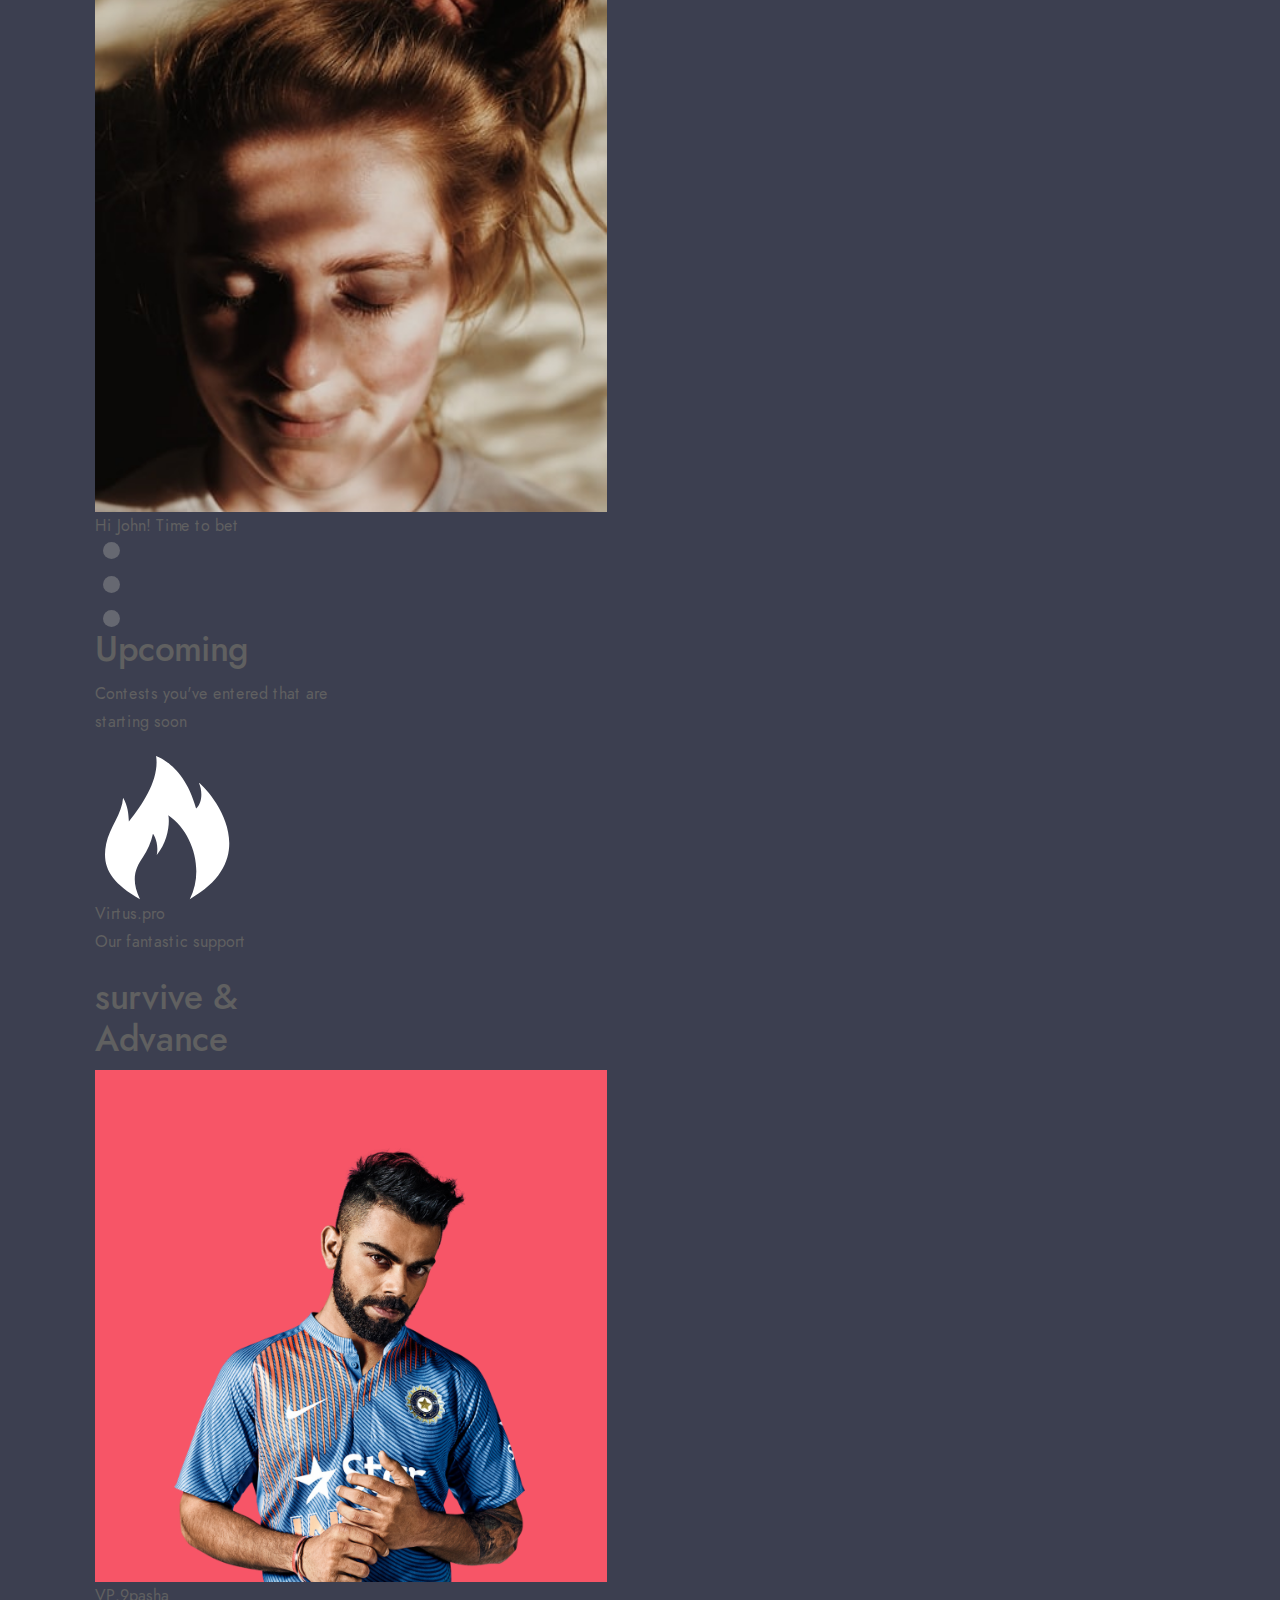
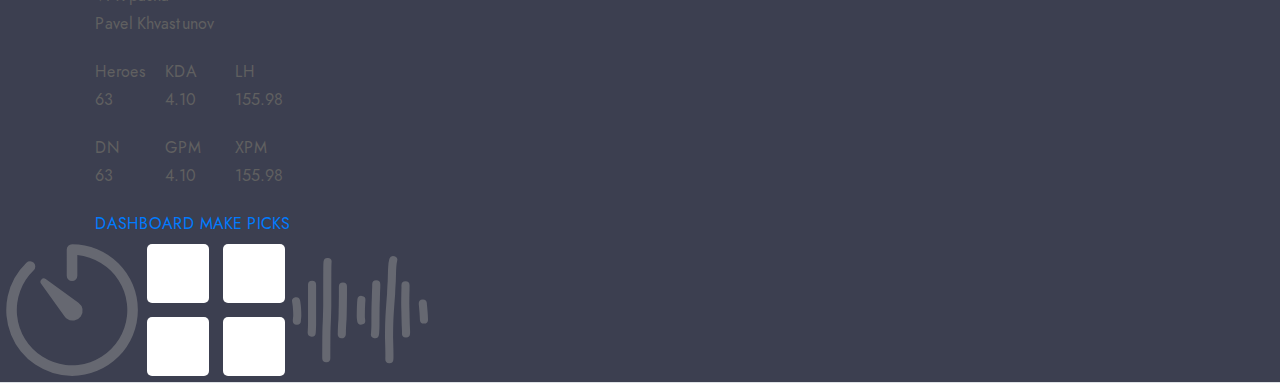
==== index.html @ 9a51f009 "first commit" ====
<!DOCTYPE html>
<html lang="en">

<head>
  <meta charset="utf-8">
  <meta name="viewport" content="width=device-width, initial-scale=1.0">
  <link rel="shortcut icon" href="style/images/favicon.png">
  <title>Task</title>
  <link rel="stylesheet" type="text/css" href="style/css/bootstrap.min.css">
  <link rel="stylesheet" type="text/css" href="style/css/plugins.css">
  <link rel="stylesheet" type="text/css" href="style/revolution/css/settings.css">
  <link rel="stylesheet" type="text/css" href="style/revolution/css/layers.css">
  <link rel="stylesheet" type="text/css" href="style/revolution/css/navigation.css">
  <link rel="stylesheet" type="text/css" href="style/type/type.css">
  <link rel="stylesheet" type="text/css" href="style.css">
  <link rel="stylesheet" type="text/css" href="style/css/color/blue.css">
</head>
<body>
<div class="main_wrapper">
  <section class="user-img">
    <div class="container">
      <div class="row">
        <div class="col-md-12 col-lg-3">
              <div class="user">
                <div class="title">
                   <img src="style/images/user.png" alt="" class="user-img"> 
                  <div class="asd">
                    <span class="head">Hi John!</span>
                    <span class="sub-title">Time to bet</span>
                  </div>
                </div>
                <img src="style/images/dot.svg" alt="" class="dot_img">
              </div>
        </div>
      </div>
    </div>
  </section>
  <section class="secound_sec user-img">
    <div class="container">
      <div class="row">
          <div class="col-md-12 col-lg-3">
            <div class="secound_title">
              <h3>Upcoming</h3>
              <p>Contests you've entered that are starting soon</p>
            </div>
            <div class="line">
                <div class="inner_line addbg"></div>
                <div class="inner_line"></div>
                <div class="inner_line"></div>
                <div class="inner_line"></div>
                <div class="inner_line"></div>
            </div>
          </div>
      </div>
    </div>
  </section>
  <section class="third user-img">
    <div class="container">
      <div class="row">
          <div class="col-md-12 col-lg-3">
            <div class="third_logo">
              <div class="third_inner_title">
                <div class="fire_logo">
                  <img src="style/images/fire.svg" alt="" class="third_logo_img">

                </div>
                <div class="third_content">
                  <span>Virtus.pro</span>
                  <p>Our fantastic support</p>
                </div>
              </div>
             <div class="survive">
               <h3>survive & Advance</h3>
               <div class="survive_bg">
                 <div class="bg">
                  <img src="style/images/player.svg" alt="">
                 </div>
                 
                 <div class="third_content third_font">
                  <span>VP.9pasha</span>
                  <p>Pavel Khvastunov</p>
                </div>
               </div>
             </div>
             <div class="row mb">
               <div class="col-4 col-md-3 pd">
                <div class="inner_grid">
                  <span>Heroes</span>
                  <p>63</p>
                </div>
               </div>
               <div class="col-4 col-md-3 pd">
                <div class="inner_grid">
                  <span>KDA</span>
                  <p>4.10</p>
                </div>
               </div>
               <div class="col-4 col-md-3 pd">
                <div class="inner_grid">
                  <span>LH</span>
                  <p>155.98</p>
                </div>
               </div>
             </div>
             <div class="row mb">
               <div class="col-4 col-md-3 pd">
                <div class="inner_grid">
                  <span>DN</span>
                  <p>63</p>
                </div>
               </div>
               <div class="col-4 col-md-3 pd">
                <div class="inner_grid">
                  <span>GPM</span>
                  <p>4.10</p>
                </div>
               </div>
               <div class="col-4 col-md-3 pd">
                <div class="inner_grid">
                  <span>XPM</span>
                  <p>155.98</p>
                </div>
               </div>
             </div>
             <div class="double-btn">
              <a href="" class="dashboard">DASHBOARD</a>
              <a href="more.html" class="makepicks">MAKE PICKS</a>
            </div>
            </div>
           
          </div>
      </div>
    </div>
  </section>

</div>
<section class="footer_nav">
  <ul class="nav nav-tabs">
    <li>
      <div class="tabs tabone">
        <img src="style/images/time.svg" alt="">
      </div>
    </li>
    <li>
      <div class="tabs tabtwo">
        <img src="style/images/menu.svg" alt="">
      </div>
    </li>
    <li>
      <div class="tabs tabthree">
        <img src="style/images/audio.svg" alt="">
      </div>
    </li>
  </ul>
 

 
</section>
  <div id="options-nav"></div>
  <script src="style/js/jquery.min.js"></script>
  <script src="style/js/popper.min.js"></script>
  <script src="style/js/bootstrap.min.js"></script>
  <script src="style/revolution/js/jquery.themepunch.tools.min.js"></script>
  <script src="style/revolution/js/jquery.themepunch.revolution.min.js"></script>
  <script src="style/js/plugins.js"></script>
  <script src="style/js/scripts.js"></script>
  <script>
    $(document).ready(function(){
    
  $('.line .inner_line').click(function(){
    $('.inner_line').removeClass("addbg");
    $(this).addClass("addbg");
});
});
  </script>
</body>

</html>
---- style/revolution/css/settings.css ----
/*-----------------------------------------------------------------------------

-	Revolution Slider 5.0 Default Style Settings -

Screen Stylesheet

version:   	5.4.5
date:      	15/05/17
author:		themepunch
email:     	info@themepunch.com
website:   	http://www.themepunch.com
-----------------------------------------------------------------------------*/
#debungcontrolls,.debugtimeline{width:100%;box-sizing:border-box}.rev_column,.rev_column .tp-parallax-wrap,.tp-svg-layer svg{vertical-align:top}#debungcontrolls{z-index:100000;position:fixed;bottom:0;height:auto;background:rgba(0,0,0,.6);padding:10px}.debugtimeline{height:10px;position:relative;margin-bottom:3px;display:none;white-space:nowrap}.debugtimeline:hover{height:15px}.the_timeline_tester{background:#e74c3c;position:absolute;top:0;left:0;height:100%;width:0}.rs-go-fullscreen{position:fixed!important;width:100%!important;height:100%!important;top:0!important;left:0!important;z-index:9999999!important;background:#fff!important}.debugtimeline.tl_slide .the_timeline_tester{background:#f39c12}.debugtimeline.tl_frame .the_timeline_tester{background:#3498db}.debugtimline_txt{color:#fff;font-weight:400;font-size:7px;position:absolute;left:10px;top:0;white-space:nowrap;line-height:10px}.rtl{direction:rtl}@font-face{font-family:revicons;src:url(../fonts/revicons/revicons90c6.eot?5510888);src:url(../fonts/revicons/revicons90c6.eot?5510888#iefix) format('embedded-opentype'),url(../fonts/revicons/revicons90c6.woff?5510888) format('woff'),url(../fonts/revicons/revicons90c6.ttf?5510888) format('truetype'),url(../fonts/revicons/revicons90c6.svg?5510888#revicons) format('svg');font-weight:400;font-style:normal}[class*=" revicon-"]:before,[class^=revicon-]:before{font-family:revicons;font-style:normal;font-weight:400;speak:none;display:inline-block;text-decoration:inherit;width:1em;margin-right:.2em;text-align:center;font-variant:normal;text-transform:none;line-height:1em;margin-left:.2em}.revicon-search-1:before{content:'\e802'}.revicon-pencil-1:before{content:'\e831'}.revicon-picture-1:before{content:'\e803'}.revicon-cancel:before{content:'\e80a'}.revicon-info-circled:before{content:'\e80f'}.revicon-trash:before{content:'\e801'}.revicon-left-dir:before{content:'\e817'}.revicon-right-dir:before{content:'\e818'}.revicon-down-open:before{content:'\e83b'}.revicon-left-open:before{content:'\e819'}.revicon-right-open:before{content:'\e81a'}.revicon-angle-left:before{content:'\e820'}.revicon-angle-right:before{content:'\e81d'}.revicon-left-big:before{content:'\e81f'}.revicon-right-big:before{content:'\e81e'}.revicon-magic:before{content:'\e807'}.revicon-picture:before{content:'\e800'}.revicon-export:before{content:'\e80b'}.revicon-cog:before{content:'\e832'}.revicon-login:before{content:'\e833'}.revicon-logout:before{content:'\e834'}.revicon-video:before{content:'\e805'}.revicon-arrow-combo:before{content:'\e827'}.revicon-left-open-1:before{content:'\e82a'}.revicon-right-open-1:before{content:'\e82b'}.revicon-left-open-mini:before{content:'\e822'}.revicon-right-open-mini:before{content:'\e823'}.revicon-left-open-big:before{content:'\e824'}.revicon-right-open-big:before{content:'\e825'}.revicon-left:before{content:'\e836'}.revicon-right:before{content:'\e826'}.revicon-ccw:before{content:'\e808'}.revicon-arrows-ccw:before{content:'\e806'}.revicon-palette:before{content:'\e829'}.revicon-list-add:before{content:'\e80c'}.revicon-doc:before{content:'\e809'}.revicon-left-open-outline:before{content:'\e82e'}.revicon-left-open-2:before{content:'\e82c'}.revicon-right-open-outline:before{content:'\e82f'}.revicon-right-open-2:before{content:'\e82d'}.revicon-equalizer:before{content:'\e83a'}.revicon-layers-alt:before{content:'\e804'}.revicon-popup:before{content:'\e828'}.rev_slider_wrapper{position:relative;z-index:0;width:100%}.rev_slider{position:relative;overflow:visible}.entry-content .rev_slider a,.rev_slider a{box-shadow:none}.tp-overflow-hidden{overflow:hidden!important}.group_ov_hidden{overflow:hidden}.rev_slider img,.tp-simpleresponsive img{max-width:none!important;transition:none;margin:0;padding:0;border:none}.rev_slider .no-slides-text{font-weight:700;text-align:center;padding-top:80px}.rev_slider>ul,.rev_slider>ul>li,.rev_slider>ul>li:before,.rev_slider_wrapper>ul,.tp-revslider-mainul>li,.tp-revslider-mainul>li:before,.tp-simpleresponsive>ul,.tp-simpleresponsive>ul>li,.tp-simpleresponsive>ul>li:before{list-style:none!important;position:absolute;margin:0!important;padding:0!important;overflow-x:visible;overflow-y:visible;background-image:none;background-position:0 0;text-indent:0;top:0;left:0}.rev_slider>ul>li,.rev_slider>ul>li:before,.tp-revslider-mainul>li,.tp-revslider-mainul>li:before,.tp-simpleresponsive>ul>li,.tp-simpleresponsive>ul>li:before{visibility:hidden}.tp-revslider-mainul,.tp-revslider-slidesli{padding:0!important;margin:0!important;list-style:none!important}.fullscreen-container,.fullwidthbanner-container{padding:0;position:relative}.rev_slider li.tp-revslider-slidesli{position:absolute!important}.tp-caption .rs-untoggled-content{display:block}.tp-caption .rs-toggled-content{display:none}.rs-toggle-content-active.tp-caption .rs-toggled-content{display:block}.rs-toggle-content-active.tp-caption .rs-untoggled-content{display:none}.rev_slider .caption,.rev_slider .tp-caption{position:relative;visibility:hidden;white-space:nowrap;display:block;-webkit-font-smoothing:antialiased!important;z-index:1}.rev_slider .caption,.rev_slider .tp-caption,.tp-simpleresponsive img{-moz-user-select:none;-khtml-user-select:none;-webkit-user-select:none;-o-user-select:none}.rev_slider .tp-mask-wrap .tp-caption,.rev_slider .tp-mask-wrap :last-child,.wpb_text_column .rev_slider .tp-mask-wrap .tp-caption,.wpb_text_column .rev_slider .tp-mask-wrap :last-child{margin-bottom:0}.tp-svg-layer svg{width:100%;height:100%;position:relative}.tp-carousel-wrapper{cursor:url(openhand.cur),move}.tp-carousel-wrapper.dragged{cursor:url(closedhand.cur),move}.tp_inner_padding{box-sizing:border-box;max-height:none!important}.tp-caption.tp-layer-selectable{-moz-user-select:all;-khtml-user-select:all;-webkit-user-select:all;-o-user-select:all}.tp-caption.tp-hidden-caption,.tp-forcenotvisible,.tp-hide-revslider,.tp-parallax-wrap.tp-hidden-caption{visibility:hidden!important;display:none!important}.rev_slider audio,.rev_slider embed,.rev_slider iframe,.rev_slider object,.rev_slider video{max-width:none!important}.tp-element-background{position:absolute;top:0;left:0;width:100%;height:100%;z-index:0}.tp-blockmask,.tp-blockmask_in,.tp-blockmask_out{position:absolute;top:0;left:0;width:100%;height:100%;background:#fff;z-index:1000;transform:scaleX(0) scaleY(0)}.tp-parallax-wrap{transform-style:preserve-3d}.rev_row_zone{position:absolute;width:100%;left:0;box-sizing:border-box;min-height:50px;font-size:0}.rev_column_inner,.rev_slider .tp-caption.rev_row{position:relative;width:100%!important;box-sizing:border-box}.rev_row_zone_top{top:0}.rev_row_zone_middle{top:50%;transform:translateY(-50%)}.rev_row_zone_bottom{bottom:0}.rev_slider .tp-caption.rev_row{display:table;table-layout:fixed;vertical-align:top;height:auto!important;font-size:0}.rev_column{display:table-cell;position:relative;height:auto;box-sizing:border-box;font-size:0}.rev_column_inner{display:block;height:auto!important;white-space:normal!important}.rev_column_bg{width:100%;height:100%;position:absolute;top:0;left:0;z-index:0;box-sizing:border-box;background-clip:content-box;border:0 solid transparent}.tp-caption .backcorner,.tp-caption .backcornertop,.tp-caption .frontcorner,.tp-caption .frontcornertop{height:0;top:0;width:0;position:absolute}.rev_column_inner .tp-loop-wrap,.rev_column_inner .tp-mask-wrap,.rev_column_inner .tp-parallax-wrap{text-align:inherit}.rev_column_inner .tp-mask-wrap{display:inline-block}.rev_column_inner .tp-parallax-wrap,.rev_column_inner .tp-parallax-wrap .tp-loop-wrap,.rev_column_inner .tp-parallax-wrap .tp-mask-wrap{position:relative!important;left:auto!important;top:auto!important;line-height:0}.tp-video-play-button,.tp-video-play-button i{line-height:50px!important;vertical-align:top;text-align:center}.rev_column_inner .rev_layer_in_column,.rev_column_inner .tp-parallax-wrap,.rev_column_inner .tp-parallax-wrap .tp-loop-wrap,.rev_column_inner .tp-parallax-wrap .tp-mask-wrap{vertical-align:top}.rev_break_columns{display:block!important}.rev_break_columns .tp-parallax-wrap.rev_column{display:block!important;width:100%!important}.fullwidthbanner-container{overflow:hidden}.fullwidthbanner-container .fullwidthabanner{width:100%;position:relative}.tp-static-layers{position:absolute;z-index:101;top:0;left:0}.tp-caption .frontcorner{border-left:40px solid transparent;border-right:0 solid transparent;border-top:40px solid #00A8FF;left:-40px}.tp-caption .backcorner{border-left:0 solid transparent;border-right:40px solid transparent;border-bottom:40px solid #00A8FF;right:0}.tp-caption .frontcornertop{border-left:40px solid transparent;border-right:0 solid transparent;border-bottom:40px solid #00A8FF;left:-40px}.tp-caption .backcornertop{border-left:0 solid transparent;border-right:40px solid transparent;border-top:40px solid #00A8FF;right:0}.tp-layer-inner-rotation{position:relative!important}img.tp-slider-alternative-image{width:100%;height:auto}.caption.fullscreenvideo,.rs-background-video-layer,.tp-caption.coverscreenvideo,.tp-caption.fullscreenvideo{width:100%;height:100%;top:0;left:0;position:absolute}.noFilterClass{filter:none!important}.rs-background-video-layer{visibility:hidden;z-index:0}.caption.fullscreenvideo audio,.caption.fullscreenvideo iframe,.caption.fullscreenvideo video,.tp-caption.fullscreenvideo iframe,.tp-caption.fullscreenvideo iframe audio,.tp-caption.fullscreenvideo iframe video{width:100%!important;height:100%!important;display:none}.fullcoveredvideo audio,.fullscreenvideo audio .fullcoveredvideo video,.fullscreenvideo video{background:#000}.fullcoveredvideo .tp-poster{background-position:center center;background-size:cover;width:100%;height:100%;top:0;left:0}.videoisplaying .html5vid .tp-poster{display:none}.tp-video-play-button{background:#000;background:rgba(0,0,0,.3);border-radius:5px;position:absolute;top:50%;left:50%;color:#FFF;margin-top:-25px;margin-left:-25px;cursor:pointer;width:50px;height:50px;box-sizing:border-box;display:inline-block;z-index:4;opacity:0;transition:opacity .3s ease-out!important}.tp-audio-html5 .tp-video-play-button,.tp-hiddenaudio{display:none!important}.tp-caption .html5vid{width:100%!important;height:100%!important}.tp-video-play-button i{width:50px;height:50px;display:inline-block;font-size:40px!important}.rs-fullvideo-cover,.tp-dottedoverlay,.tp-shadowcover{height:100%;top:0;left:0;position:absolute}.tp-caption:hover .tp-video-play-button{opacity:1;display:block}.tp-caption .tp-revstop{display:none;border-left:5px solid #fff!important;border-right:5px solid #fff!important;margin-top:15px!important;line-height:20px!important;vertical-align:top;font-size:25px!important}.tp-seek-bar,.tp-video-button,.tp-volume-bar{outline:0;line-height:12px;margin:0;cursor:pointer}.videoisplaying .revicon-right-dir{display:none}.videoisplaying .tp-revstop{display:inline-block}.videoisplaying .tp-video-play-button{display:none}.fullcoveredvideo .tp-video-play-button{display:none!important}.fullscreenvideo .fullscreenvideo audio,.fullscreenvideo .fullscreenvideo video{object-fit:contain!important}.fullscreenvideo .fullcoveredvideo audio,.fullscreenvideo .fullcoveredvideo video{object-fit:cover!important}.tp-video-controls{position:absolute;bottom:0;left:0;right:0;padding:5px;opacity:0;transition:opacity .3s;background-image:linear-gradient(to bottom,#000 13%,#323232 100%);display:table;max-width:100%;overflow:hidden;box-sizing:border-box}.rev-btn.rev-hiddenicon i,.rev-btn.rev-withicon i{transition:all .2s ease-out!important;font-size:15px}.tp-caption:hover .tp-video-controls{opacity:.9}.tp-video-button{background:rgba(0,0,0,.5);border:0;border-radius:3px;font-size:12px;color:#fff;padding:0}.tp-video-button:hover{cursor:pointer}.tp-video-button-wrap,.tp-video-seek-bar-wrap,.tp-video-vol-bar-wrap{padding:0 5px;display:table-cell;vertical-align:middle}.tp-video-seek-bar-wrap{width:80%}.tp-video-vol-bar-wrap{width:20%}.tp-seek-bar,.tp-volume-bar{width:100%;padding:0}.rs-fullvideo-cover{width:100%;background:0 0;z-index:5}.disabled_lc .tp-video-play-button,.rs-background-video-layer audio::-webkit-media-controls,.rs-background-video-layer video::-webkit-media-controls,.rs-background-video-layer video::-webkit-media-controls-start-playback-button{display:none!important}.tp-audio-html5 .tp-video-controls{opacity:1!important;visibility:visible!important}.tp-dottedoverlay{background-repeat:repeat;width:100%;z-index:3}.tp-dottedoverlay.twoxtwo{background:url(../assets/gridtile.png)}.tp-dottedoverlay.twoxtwowhite{background:url(../assets/gridtile_white.png)}.tp-dottedoverlay.threexthree{background:url(../assets/gridtile_3x3.png)}.tp-dottedoverlay.threexthreewhite{background:url(../assets/gridtile_3x3_white.png)}.tp-shadowcover{width:100%;background:#fff;z-index:-1}.tp-shadow1{box-shadow:0 10px 6px -6px rgba(0,0,0,.8)}.tp-shadow2:after,.tp-shadow2:before,.tp-shadow3:before,.tp-shadow4:after{z-index:-2;position:absolute;content:"";bottom:10px;left:10px;width:50%;top:85%;max-width:300px;background:0 0;box-shadow:0 15px 10px rgba(0,0,0,.8);transform:rotate(-3deg)}.tp-shadow2:after,.tp-shadow4:after{transform:rotate(3deg);right:10px;left:auto}.tp-shadow5{position:relative;box-shadow:0 1px 4px rgba(0,0,0,.3),0 0 40px rgba(0,0,0,.1) inset}.tp-shadow5:after,.tp-shadow5:before{content:"";position:absolute;z-index:-2;box-shadow:0 0 25px 0 rgba(0,0,0,.6);top:30%;bottom:0;left:20px;right:20px;border-radius:100px/20px}.tp-button{padding:6px 13px 5px;border-radius:3px;height:30px;cursor:pointer;color:#fff!important;text-shadow:0 1px 1px rgba(0,0,0,.6)!important;font-size:15px;line-height:45px!important;font-family:arial,sans-serif;font-weight:700;letter-spacing:-1px;text-decoration:none}.tp-button.big{color:#fff;text-shadow:0 1px 1px rgba(0,0,0,.6);font-weight:700;padding:9px 20px;font-size:19px;line-height:57px!important}.purchase:hover,.tp-button.big:hover,.tp-button:hover{background-position:bottom,15px 11px}.purchase.green,.purchase:hover.green,.tp-button.green,.tp-button:hover.green{background-color:#21a117;box-shadow:0 3px 0 0 #104d0b}.purchase.blue,.purchase:hover.blue,.tp-button.blue,.tp-button:hover.blue{background-color:#1d78cb;box-shadow:0 3px 0 0 #0f3e68}.purchase.red,.purchase:hover.red,.tp-button.red,.tp-button:hover.red{background-color:#cb1d1d;box-shadow:0 3px 0 0 #7c1212}.purchase.orange,.purchase:hover.orange,.tp-button.orange,.tp-button:hover.orange{background-color:#f70;box-shadow:0 3px 0 0 #a34c00}.purchase.darkgrey,.purchase:hover.darkgrey,.tp-button.darkgrey,.tp-button.grey,.tp-button:hover.darkgrey,.tp-button:hover.grey{background-color:#555;box-shadow:0 3px 0 0 #222}.purchase.lightgrey,.purchase:hover.lightgrey,.tp-button.lightgrey,.tp-button:hover.lightgrey{background-color:#888;box-shadow:0 3px 0 0 #555}.rev-btn,.rev-btn:visited{outline:0!important;box-shadow:none!important;text-decoration:none!important;line-height:44px;font-size:17px;font-weight:500;padding:12px 35px;box-sizing:border-box;font-family:Roboto,sans-serif;cursor:pointer}.rev-btn.rev-uppercase,.rev-btn.rev-uppercase:visited{text-transform:uppercase;letter-spacing:1px;font-size:15px;font-weight:900}.rev-btn.rev-withicon i{font-weight:400;position:relative;top:0;margin-left:10px!important}.rev-btn.rev-hiddenicon i{font-weight:400;position:relative;top:0;opacity:0;margin-left:0!important;width:0!important}.rev-btn.rev-hiddenicon:hover i{opacity:1!important;margin-left:10px!important;width:auto!important}.rev-btn.rev-medium,.rev-btn.rev-medium:visited{line-height:36px;font-size:14px;padding:10px 30px}.rev-btn.rev-medium.rev-hiddenicon i,.rev-btn.rev-medium.rev-withicon i{font-size:14px;top:0}.rev-btn.rev-small,.rev-btn.rev-small:visited{line-height:28px;font-size:12px;padding:7px 20px}.rev-btn.rev-small.rev-hiddenicon i,.rev-btn.rev-small.rev-withicon i{font-size:12px;top:0}.rev-maxround{border-radius:30px}.rev-minround{border-radius:3px}.rev-burger{position:relative;width:60px;height:60px;box-sizing:border-box;padding:22px 0 0 14px;border-radius:50%;border:1px solid rgba(51,51,51,.25);-webkit-tap-highlight-color:transparent;cursor:pointer}.rev-burger span{display:block;width:30px;height:3px;background:#333;transition:.7s;pointer-events:none;transform-style:flat!important}.rev-burger.revb-white span,.rev-burger.revb-whitenoborder span{background:#fff}.rev-burger span:nth-child(2){margin:3px 0}#dialog_addbutton .rev-burger:hover :first-child,.open .rev-burger :first-child,.open.rev-burger :first-child{transform:translateY(6px) rotate(-45deg)}#dialog_addbutton .rev-burger:hover :nth-child(2),.open .rev-burger :nth-child(2),.open.rev-burger :nth-child(2){transform:rotate(-45deg);opacity:0}#dialog_addbutton .rev-burger:hover :last-child,.open .rev-burger :last-child,.open.rev-burger :last-child{transform:translateY(-6px) rotate(-135deg)}.rev-burger.revb-white{border:2px solid rgba(255,255,255,.2)}.rev-burger.revb-darknoborder,.rev-burger.revb-whitenoborder{border:0}.rev-burger.revb-darknoborder span{background:#333}.rev-burger.revb-whitefull{background:#fff;border:none}.rev-burger.revb-whitefull span{background:#333}.rev-burger.revb-darkfull{background:#333;border:none}.rev-burger.revb-darkfull span,.rev-scroll-btn.revs-fullwhite{background:#fff}@keyframes rev-ani-mouse{0%{opacity:1;top:29%}15%{opacity:1;top:50%}50%{opacity:0;top:50%}100%{opacity:0;top:29%}}.rev-scroll-btn{display:inline-block;position:relative;left:0;right:0;text-align:center;cursor:pointer;width:35px;height:55px;box-sizing:border-box;border:3px solid #fff;border-radius:23px}.rev-scroll-btn>*{display:inline-block;line-height:18px;font-size:13px;font-weight:400;color:#fff;font-family:proxima-nova,"Helvetica Neue",Helvetica,Arial,sans-serif;letter-spacing:2px}.rev-scroll-btn>.active,.rev-scroll-btn>:focus,.rev-scroll-btn>:hover{color:#fff}.rev-scroll-btn>.active,.rev-scroll-btn>:active,.rev-scroll-btn>:focus,.rev-scroll-btn>:hover{opacity:.8}.rev-scroll-btn.revs-fullwhite span{background:#333}.rev-scroll-btn.revs-fulldark{background:#333;border:none}.rev-scroll-btn.revs-fulldark span,.tp-bullet{background:#fff}.rev-scroll-btn span{position:absolute;display:block;top:29%;left:50%;width:8px;height:8px;margin:-4px 0 0 -4px;background:#fff;border-radius:50%;animation:rev-ani-mouse 2.5s linear infinite}.rev-scroll-btn.revs-dark{border-color:#333}.rev-scroll-btn.revs-dark span{background:#333}.rev-control-btn{position:relative;display:inline-block;z-index:5;color:#FFF;font-size:20px;line-height:60px;font-weight:400;font-style:normal;font-family:Raleway;text-decoration:none;text-align:center;background-color:#000;border-radius:50px;text-shadow:none;background-color:rgba(0,0,0,.5);width:60px;height:60px;box-sizing:border-box;cursor:pointer}.rev-cbutton-dark-sr,.rev-cbutton-light-sr{border-radius:3px}.rev-cbutton-light,.rev-cbutton-light-sr{color:#333;background-color:rgba(255,255,255,.75)}.rev-sbutton{line-height:37px;width:37px;height:37px}.rev-sbutton-blue{background-color:#3B5998}.rev-sbutton-lightblue{background-color:#00A0D1}.rev-sbutton-red{background-color:#DD4B39}.tp-bannertimer{visibility:hidden;width:100%;height:5px;background:#000;background:rgba(0,0,0,.15);position:absolute;z-index:200;top:0}.tp-bannertimer.tp-bottom{top:auto;bottom:0!important;height:5px}.tp-caption img{background:0 0;-ms-filter:"progid:DXImageTransform.Microsoft.gradient(startColorstr=#00FFFFFF,endColorstr=#00FFFFFF)";filter:progid:DXImageTransform.Microsoft.gradient(startColorstr=#00FFFFFF, endColorstr=#00FFFFFF);zoom:1}.caption.slidelink a div,.tp-caption.slidelink a div{width:3000px;height:1500px;background:url(../assets/coloredbg.png)}.tp-caption.slidelink a span{background:url(../assets/coloredbg.png)}.tp-loader.spinner0,.tp-loader.spinner5{background-image:url(../assets/loader.gif);background-repeat:no-repeat}.tp-shape{width:100%;height:100%}.tp-caption .rs-starring{display:inline-block}.tp-caption .rs-starring .star-rating{float:none;display:inline-block;vertical-align:top;color:#FFC321!important}.tp-caption .rs-starring .star-rating,.tp-caption .rs-starring-page .star-rating{position:relative;height:1em;width:5.4em;font-family:star;font-size:1em!important}.tp-loader.spinner0,.tp-loader.spinner1{width:40px;height:40px;margin-top:-20px;margin-left:-20px;animation:tp-rotateplane 1.2s infinite ease-in-out;background-color:#fff;border-radius:3px;box-shadow:0 0 20px 0 rgba(0,0,0,.15)}.tp-caption .rs-starring .star-rating:before,.tp-caption .rs-starring-page .star-rating:before{content:"\73\73\73\73\73";color:#E0DADF;float:left;top:0;left:0;position:absolute}.tp-caption .rs-starring .star-rating span{overflow:hidden;float:left;top:0;left:0;position:absolute;padding-top:1.5em;font-size:1em!important}.tp-caption .rs-starring .star-rating span:before{content:"\53\53\53\53\53";top:0;position:absolute;left:0}.tp-loader{top:50%;left:50%;z-index:10000;position:absolute}.tp-loader.spinner0{background-position:center center}.tp-loader.spinner5{background-position:10px 10px;background-color:#fff;margin:-22px;width:44px;height:44px;border-radius:3px}@keyframes tp-rotateplane{0%{transform:perspective(120px) rotateX(0) rotateY(0)}50%{transform:perspective(120px) rotateX(-180.1deg) rotateY(0)}100%{transform:perspective(120px) rotateX(-180deg) rotateY(-179.9deg)}}.tp-loader.spinner2{width:40px;height:40px;margin-top:-20px;margin-left:-20px;background-color:red;box-shadow:0 0 20px 0 rgba(0,0,0,.15);border-radius:100%;animation:tp-scaleout 1s infinite ease-in-out}@keyframes tp-scaleout{0%{transform:scale(0)}100%{transform:scale(1);opacity:0}}.tp-loader.spinner3{margin:-9px 0 0 -35px;width:70px;text-align:center}.tp-loader.spinner3 .bounce1,.tp-loader.spinner3 .bounce2,.tp-loader.spinner3 .bounce3{width:18px;height:18px;background-color:#fff;box-shadow:0 0 20px 0 rgba(0,0,0,.15);border-radius:100%;display:inline-block;animation:tp-bouncedelay 1.4s infinite ease-in-out;animation-fill-mode:both}.tp-loader.spinner3 .bounce1{animation-delay:-.32s}.tp-loader.spinner3 .bounce2{animation-delay:-.16s}@keyframes tp-bouncedelay{0%,100%,80%{transform:scale(0)}40%{transform:scale(1)}}.tp-loader.spinner4{margin:-20px 0 0 -20px;width:40px;height:40px;text-align:center;animation:tp-rotate 2s infinite linear}.tp-loader.spinner4 .dot1,.tp-loader.spinner4 .dot2{width:60%;height:60%;display:inline-block;position:absolute;top:0;background-color:#fff;border-radius:100%;animation:tp-bounce 2s infinite ease-in-out;box-shadow:0 0 20px 0 rgba(0,0,0,.15)}.tp-loader.spinner4 .dot2{top:auto;bottom:0;animation-delay:-1s}@keyframes tp-rotate{100%{transform:rotate(360deg)}}@keyframes tp-bounce{0%,100%{transform:scale(0)}50%{transform:scale(1)}}.tp-bullets.navbar,.tp-tabs.navbar,.tp-thumbs.navbar{border:none;min-height:0;margin:0;border-radius:0}.tp-bullets,.tp-tabs,.tp-thumbs{position:absolute;display:block;z-index:1000;top:0;left:0}.tp-tab,.tp-thumb{cursor:pointer;position:absolute;opacity:.5;box-sizing:border-box}.tp-arr-imgholder,.tp-tab-image,.tp-thumb-image,.tp-videoposter{background-position:center center;background-size:cover;width:100%;height:100%;display:block;position:absolute;top:0;left:0}.tp-tab.selected,.tp-tab:hover,.tp-thumb.selected,.tp-thumb:hover{opacity:1}.tp-tab-mask,.tp-thumb-mask{box-sizing:border-box!important}.tp-tabs,.tp-thumbs{box-sizing:content-box!important}.tp-bullet{width:15px;height:15px;position:absolute;background:rgba(255,255,255,.3);cursor:pointer}.tp-bullet.selected,.tp-bullet:hover{background:#fff}.tparrows{cursor:pointer;background:#000;background:rgba(0,0,0,.5);width:40px;height:40px;position:absolute;display:block;z-index:1000}.tparrows:hover{background:#000}.tparrows:before{font-family:revicons;font-size:15px;color:#fff;display:block;line-height:40px;text-align:center}.hginfo,.hglayerinfo{font-size:12px;font-weight:600}.tparrows.tp-leftarrow:before{content:'\e824'}.tparrows.tp-rightarrow:before{content:'\e825'}body.rtl .tp-kbimg{left:0!important}.dddwrappershadow{box-shadow:0 45px 100px rgba(0,0,0,.4)}.hglayerinfo{position:fixed;bottom:0;left:0;color:#FFF;line-height:20px;background:rgba(0,0,0,.75);padding:5px 10px;z-index:2000;white-space:normal}.helpgrid,.hginfo{position:absolute}.hginfo{top:-2px;left:-2px;color:#e74c3c;background:#000;padding:2px 5px}.indebugmode .tp-caption:hover{border:1px dashed #c0392b!important}.helpgrid{border:2px dashed #c0392b;top:0;left:0;z-index:0}#revsliderlogloglog{padding:15px;color:#fff;position:fixed;top:0;left:0;width:200px;height:150px;background:rgba(0,0,0,.7);z-index:100000;font-size:10px;overflow:scroll}.aden{filter:hue-rotate(-20deg) contrast(.9) saturate(.85) brightness(1.2)}.aden::after{background:linear-gradient(to right,rgba(66,10,14,.2),transparent);mix-blend-mode:darken}.perpetua::after,.reyes::after{mix-blend-mode:soft-light;opacity:.5}.inkwell{filter:sepia(.3) contrast(1.1) brightness(1.1) grayscale(1)}.perpetua::after{background:linear-gradient(to bottom,#005b9a,#e6c13d)}.reyes{filter:sepia(.22) brightness(1.1) contrast(.85) saturate(.75)}.reyes::after{background:#efcdad}.gingham{filter:brightness(1.05) hue-rotate(-10deg)}.gingham::after{background:linear-gradient(to right,rgba(66,10,14,.2),transparent);mix-blend-mode:darken}.toaster{filter:contrast(1.5) brightness(.9)}.toaster::after{background:radial-gradient(circle,#804e0f,#3b003b);mix-blend-mode:screen}.walden{filter:brightness(1.1) hue-rotate(-10deg) sepia(.3) saturate(1.6)}.walden::after{background:#04c;mix-blend-mode:screen;opacity:.3}.hudson{filter:brightness(1.2) contrast(.9) saturate(1.1)}.hudson::after{background:radial-gradient(circle,#a6b1ff 50%,#342134);mix-blend-mode:multiply;opacity:.5}.earlybird{filter:contrast(.9) sepia(.2)}.earlybird::after{background:radial-gradient(circle,#d0ba8e 20%,#360309 85%,#1d0210 100%);mix-blend-mode:overlay}.mayfair{filter:contrast(1.1) saturate(1.1)}.mayfair::after{background:radial-gradient(circle at 40% 40%,rgba(255,255,255,.8),rgba(255,200,200,.6),#111 60%);mix-blend-mode:overlay;opacity:.4}.lofi{filter:saturate(1.1) contrast(1.5)}.lofi::after{background:radial-gradient(circle,transparent 70%,#222 150%);mix-blend-mode:multiply}._1977{filter:contrast(1.1) brightness(1.1) saturate(1.3)}._1977:after{background:rgba(243,106,188,.3);mix-blend-mode:screen}.brooklyn{filter:contrast(.9) brightness(1.1)}.brooklyn::after{background:radial-gradient(circle,rgba(168,223,193,.4) 70%,#c4b7c8);mix-blend-mode:overlay}.xpro2{filter:sepia(.3)}.xpro2::after{background:radial-gradient(circle,#e6e7e0 40%,rgba(43,42,161,.6) 110%);mix-blend-mode:color-burn}.nashville{filter:sepia(.2) contrast(1.2) brightness(1.05) saturate(1.2)}.nashville::after{background:rgba(0,70,150,.4);mix-blend-mode:lighten}.nashville::before{background:rgba(247,176,153,.56);mix-blend-mode:darken}.lark{filter:contrast(.9)}.lark::after{background:rgba(242,242,242,.8);mix-blend-mode:darken}.lark::before{background:#22253f;mix-blend-mode:color-dodge}.moon{filter:grayscale(1) contrast(1.1) brightness(1.1)}.moon::before{background:#a0a0a0;mix-blend-mode:soft-light}.moon::after{background:#383838;mix-blend-mode:lighten}.clarendon{filter:contrast(1.2) saturate(1.35)}.clarendon:before{background:rgba(127,187,227,.2);mix-blend-mode:overlay}.willow{filter:grayscale(.5) contrast(.95) brightness(.9)}.willow::before{background-color:radial-gradient(40%,circle,#d4a9af 55%,#000 150%);mix-blend-mode:overlay}.willow::after{background-color:#d8cdcb;mix-blend-mode:color}.rise{filter:brightness(1.05) sepia(.2) contrast(.9) saturate(.9)}.rise::after{background:radial-gradient(circle,rgba(232,197,152,.8),transparent 90%);mix-blend-mode:overlay;opacity:.6}.rise::before{background:radial-gradient(circle,rgba(236,205,169,.15) 55%,rgba(50,30,7,.4));mix-blend-mode:multiply}._1977:after,._1977:before,.aden:after,.aden:before,.brooklyn:after,.brooklyn:before,.clarendon:after,.clarendon:before,.earlybird:after,.earlybird:before,.gingham:after,.gingham:before,.hudson:after,.hudson:before,.inkwell:after,.inkwell:before,.lark:after,.lark:before,.lofi:after,.lofi:before,.mayfair:after,.mayfair:before,.moon:after,.moon:before,.nashville:after,.nashville:before,.perpetua:after,.perpetua:before,.reyes:after,.reyes:before,.rise:after,.rise:before,.slumber:after,.slumber:before,.toaster:after,.toaster:before,.walden:after,.walden:before,.willow:after,.willow:before,.xpro2:after,.xpro2:before{content:'';display:block;height:100%;width:100%;top:0;left:0;position:absolute;pointer-events:none}._1977,.aden,.brooklyn,.clarendon,.earlybird,.gingham,.hudson,.inkwell,.lark,.lofi,.mayfair,.moon,.nashville,.perpetua,.reyes,.rise,.slumber,.toaster,.walden,.willow,.xpro2{position:relative}._1977 img,.aden img,.brooklyn img,.clarendon img,.earlybird img,.gingham img,.hudson img,.inkwell img,.lark img,.lofi img,.mayfair img,.moon img,.nashville img,.perpetua img,.reyes img,.rise img,.slumber img,.toaster img,.walden img,.willow img,.xpro2 img{width:100%;z-index:1}._1977:before,.aden:before,.brooklyn:before,.clarendon:before,.earlybird:before,.gingham:before,.hudson:before,.inkwell:before,.lark:before,.lofi:before,.mayfair:before,.moon:before,.nashville:before,.perpetua:before,.reyes:before,.rise:before,.slumber:before,.toaster:before,.walden:before,.willow:before,.xpro2:before{z-index:2}._1977:after,.aden:after,.brooklyn:after,.clarendon:after,.earlybird:after,.gingham:after,.hudson:after,.inkwell:after,.lark:after,.lofi:after,.mayfair:after,.moon:after,.nashville:after,.perpetua:after,.reyes:after,.rise:after,.slumber:after,.toaster:after,.walden:after,.willow:after,.xpro2:after{z-index:3}.slumber{filter:saturate(.66) brightness(1.05)}.slumber::after{background:rgba(125,105,24,.5);mix-blend-mode:soft-light}.slumber::before{background:rgba(69,41,12,.4);mix-blend-mode:lighten}.tp-kbimg-wrap:after,.tp-kbimg-wrap:before{height:500%;width:500%}
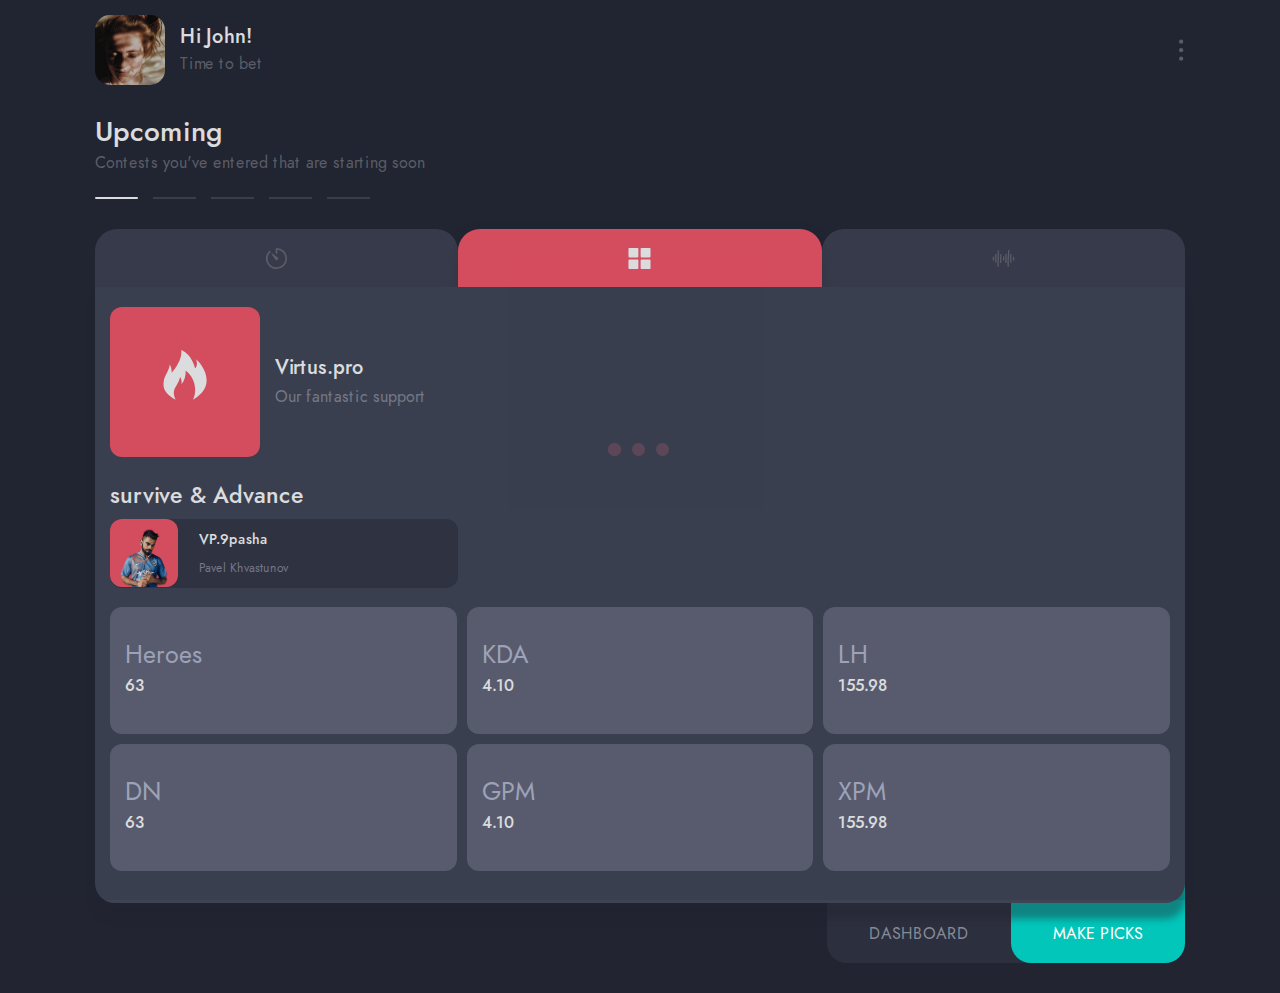
==== commit 6bcd7e2a: "secound commit" ====
--- a/index.html
+++ b/index.html
@@ -3,7 +3,7 @@
 
 <head>
   <meta charset="utf-8">
-  <meta name="viewport" content="width=device-width, initial-scale=1.0">
+  <meta name="viewport" content="width=device-width, initial-scale=1, maximum-scale=1">
   <link rel="shortcut icon" href="style/images/favicon.png">
   <title>Task</title>
   <link rel="stylesheet" type="text/css" href="style/css/bootstrap.min.css">
@@ -16,11 +16,19 @@
   <link rel="stylesheet" type="text/css" href="style/css/color/blue.css">
 </head>
 <body>
+  <div class="preloader">
+		<div class="lds-ellipsis">
+		  <div></div>
+		  <div></div>
+		  <div></div>
+		  <div></div>
+		</div>
+	  </div>
 <div class="main_wrapper">
   <section class="user-img">
     <div class="container">
       <div class="row">
-        <div class="col-md-12 col-lg-3">
+        <div class="col-md-12 col-lg-12">
               <div class="user">
                 <div class="title">
                    <img src="style/images/user.png" alt="" class="user-img"> 
@@ -38,7 +46,7 @@
   <section class="secound_sec user-img">
     <div class="container">
       <div class="row">
-          <div class="col-md-12 col-lg-3">
+          <div class="col-md-12 col-lg-12">
             <div class="secound_title">
               <h3>Upcoming</h3>
               <p>Contests you've entered that are starting soon</p>
@@ -57,7 +65,26 @@
   <section class="third user-img">
     <div class="container">
       <div class="row">
-          <div class="col-md-12 col-lg-3">
+          <div class="col-md-12 col-lg-12">
+            <ul class="nav nav-tabs mob_none">
+              <li>
+                <div class="tabs tabone">
+                  <img src="style/images/time.svg" alt="" class="normal_time">
+                  <img src="style/images/time-hover.svg" alt="" class="hover">
+                </div>
+              </li>
+              <li>
+                <div class="tabs tabtwo">
+                  <img src="style/images/menu.svg" alt="">
+                </div>
+              </li>
+              <li>
+                <div class="tabs tabthree">
+                  <img src="style/images/audio.svg" alt="" class="normal_time">
+                  <img src="style/images/audio-hover.svg" alt="" class="hover">
+                </div>
+              </li>
+            </ul>
             <div class="third_logo">
               <div class="third_inner_title">
                 <div class="fire_logo">
@@ -83,19 +110,19 @@
                </div>
              </div>
              <div class="row mb">
-               <div class="col-4 col-md-3 pd">
+               <div class="col-4 col-md-4 pd">
                 <div class="inner_grid">
                   <span>Heroes</span>
                   <p>63</p>
                 </div>
                </div>
-               <div class="col-4 col-md-3 pd">
+               <div class="col-4 col-md-4 pd">
                 <div class="inner_grid">
                   <span>KDA</span>
                   <p>4.10</p>
                 </div>
                </div>
-               <div class="col-4 col-md-3 pd">
+               <div class="col-4 col-md-4 pd">
                 <div class="inner_grid">
                   <span>LH</span>
                   <p>155.98</p>
@@ -103,19 +130,19 @@
                </div>
              </div>
              <div class="row mb">
-               <div class="col-4 col-md-3 pd">
+               <div class="col-4 col-md-4 pd">
                 <div class="inner_grid">
                   <span>DN</span>
                   <p>63</p>
                 </div>
                </div>
-               <div class="col-4 col-md-3 pd">
+               <div class="col-4 col-md-4 pd">
                 <div class="inner_grid">
                   <span>GPM</span>
                   <p>4.10</p>
                 </div>
                </div>
-               <div class="col-4 col-md-3 pd">
+               <div class="col-4 col-md-4 pd">
                 <div class="inner_grid">
                   <span>XPM</span>
                   <p>155.98</p>
@@ -134,11 +161,12 @@
   </section>
 
 </div>
-<section class="footer_nav">
+<section class="footer_nav desk_none">
   <ul class="nav nav-tabs">
     <li>
       <div class="tabs tabone">
-        <img src="style/images/time.svg" alt="">
+        <img src="style/images/time.svg" alt="" class="normal_time">
+        <img src="style/images/time-hover.svg" alt="" class="hover">
       </div>
     </li>
     <li>
@@ -148,7 +176,8 @@
     </li>
     <li>
       <div class="tabs tabthree">
-        <img src="style/images/audio.svg" alt="">
+        <img src="style/images/audio.svg" alt="" class="normal_time">
+        <img src="style/images/audio-hover.svg" alt="" class="hover">
       </div>
     </li>
   </ul>
@@ -165,6 +194,14 @@
   <script src="style/js/plugins.js"></script>
   <script src="style/js/scripts.js"></script>
   <script>
+   
+    $(window).on('load', function() { 
+    
+    $('.preloader').delay(350).fadeOut('slow'); 
+    $('body').delay(150).css({'overflow':'visible'});
+  })
+  </script>
+  <script>
     $(document).ready(function(){
     
   $('.line .inner_line').click(function(){
--- a/style.css
+++ b/style.css
@@ -66,7 +66,407 @@
     margin: 0 0 1rem
 }
 
-
+/* Desktop */
+.inner_grid:hover{
+    background: #F75567;
+}
+.tabs:hover{
+    background: #F75567;
+}
+.tabs:hover img.hover{
+    display: inline;
+}
+.tabs:hover img.normal_time{
+    display: none;
+}
+img.hover{
+    display: none;
+}
+.main_wrapper{
+    padding-bottom: 75px;
+    background: #222431;
+    
+    z-index: 1;
+    position: relative;
+    display: block;
+}
+img.user-img {
+    width: 70px;
+    border-radius: 15px;
+    margin-right: 15px;
+}
+section.user-img {
+    padding: 15px 0;
+}
+.user{
+    width: 100%;
+    display: flex;
+    align-items: center;
+    justify-content: space-between;
+}
+.title{
+    width: 100%;
+align-items: center;
+display: flex;
+}
+.title span.head{
+    display: block;
+    color: #fff;
+font-weight: 500;
+font-size: 20px;
+}
+.title span.sub-title ,.secound_title p  {
+    font-size: 16px;
+    color: #666871;
+    margin: 0;
+
+}
+img.dot_img {
+    width: 8px;
+}
+.secound_title h3 {
+    color: #fff;
+    font-size: 28px;
+    margin: 0;
+}
+
+.line {
+    display: flex;
+
+}
+
+ .line .inner_line{
+    width: 43px;
+    background: #ffffff24;
+    height: 2px;
+    margin-right: 15px;
+     
+ }
+ .desk_none{
+     display: none;
+ }
+ .addbg{
+     background: #fff !important;
+     height: 2px !important;
+border-radius: 5px;
+ }
+ .secound_title {
+    margin-bottom: 20px;
+}
+.third_logo {
+    background: #3F4455;
+    border-radius: 0 0 20px 20px;
+    padding: 20px 15px 22px 15px;
+    box-shadow: 0px 15px 7px 1px #22243166;
+    position: relative;
+    
+}
+
+img.third_logo_img {
+    width: 50px;
+}
+
+.fire_logo {
+    width: 150px;
+    height: 150px;
+    text-align: center;
+    background: #F75567;
+    display: inline-block;
+    padding: 15px;
+    border-radius: 12px;
+    margin-right: 15px;
+    line-height: 105px;
+}
+.third_inner_title {
+    display: flex;
+    align-items: center;
+    margin-bottom: 25px;
+}
+.third_content span {
+    color: #fff;
+    font-weight: 500;
+    font-size: 20px;
+}
+.third_content p {
+    font-size: 16px;
+    color:#868997;
+    margin: 0;
+}
+
+.survive_bg img{
+    width: 68px;
+    border-radius: 12px;
+    margin-right: 15px;
+}
+
+.survive h3 {
+    color: #fff;
+    font-size: 25px;
+    
+    font-size: 23px;
+}
+
+.survive_bg{
+    /* background: #323545; */
+    display: flex;
+    border-radius: 12px;
+    
+    position: relative;
+}
+.third_font span{
+    font-size: 14px;
+}
+.third_font p{
+    font-size: 12px;
+}
+.third_font{
+    width: 25%;
+background: #323545;
+    border-radius: 0 12px 12px 0;
+    padding: 6px;
+}
+.bg{
+    background: #323545;  
+    border-radius: 12px 0 0 12px;
+}
+.grid {
+    display: flex;
+    justify-content: space-between;
+    margin-bottom: 12px;
+}
+.inner_grid {
+    background: #626679;
+    padding: 34px 15px;
+    /* width: 113px; */
+    border-radius: 12px;
+}
+.survive {
+    margin-bottom: 19px;
+    
+}
+.inner_grid span {
+    color: #B5BAD2;
+    font-size: 25px;
+}
+.inner_grid p{
+    margin: 0;
+    color: #fff;
+    font-weight: 500;
+}
+.double-btn{
+    display: flex;
+    position: absolute;
+
+background: #2C2F3D;
+right: 0;
+bottom: -60px;
+z-index: -1;
+border-radius: 0 0 20px 20px;
+}
+
+.double-btn a.dashboard{
+  
+    background: #2C2F3D;
+    text-align: center;
+    padding: 36px 42px 15px;
+    border-radius: 0 0 0 20px;
+    color: #868997;
+  
+}
+.double-btn a.dashboard:hover{
+    background: #F75567;
+    color:#fff;
+    text-decoration: none;
+}
+.double-btn a.dashboard:hover .double-btn{
+    background: #F75567 !important;
+    
+}
+.double-btn a.makepicks:hover{
+  
+    text-decoration: none;
+}
+.double-btn a.makepicks{
+    
+    background: #02C6B9;
+    text-align: center;
+    padding: 36px 42px 15px;
+    border-radius: 0 0 20px 20px;
+  
+    color: #fff;
+   /* position: absolute;
+   right: 0; */
+}
+
+.tabs img {
+    width: 23px;
+}
+.footer_nav{
+    
+    position: relative;
+    top: auto;
+    left: 0;
+    right: 0;
+    width: 100%;
+    bottom: 0;
+    z-index: 1030;
+    /* margin-top: -15px; */
+    /* padding-bottom: calc(env(safe-area-inset-bottom) + 5px); */
+    color: #ffffff;
+}
+
+.nav{
+    display: -webkit-box;
+    display: -webkit-flex;
+    display: -ms-flexbox;
+    display: flex;
+  
+}
+ul.nav.nav-tabs li {
+    flex-basis: 0;
+    flex-grow: 1;
+    text-align: center;
+}
+.tabs {
+    padding: 15px;
+    cursor: pointer;
+}
+.tabtwo{
+    position: relative;
+    background: #F75567;  
+    border-radius: 22px 22px 0 0;
+    box-shadow: 0 .5rem 1rem rgba(0,0,0,.15);
+}
+/* .tabtwo:before {
+    content: '';
+    position: absolute;
+    width: 15px;
+    height: 15px;
+    background: red;
+} */
+.nav-tabs {
+    border-bottom: 0;
+    background: #222431;
+}
+.tabone{
+    background: #3C3F50;
+    border-radius: 22px 22px 0 0;
+}
+.tabthree{
+    background: #3C3F50;
+    border-radius: 22px 22px 0 0;
+}
+.pd {
+    padding-right: 5px;
+    padding-left: 5px;
+}
+.mb{
+    margin-bottom: 10px;
+    padding: 0 10px 0 10px;
+}
+.no_bor_rad{
+    border-radius: 0 20px 20px 20px;
+}
+.right_bor{
+    border-radius: 20px 0 20px 20px;
+}
+.left_bor{
+    border-radius: 20px;
+}
+ul.nav-pills li.nav-item{
+    flex-basis: 0;
+flex-grow: 1;
+text-align: center;
+}
+.nav-pills .nav-link{
+    border-radius: 20px 20px 0 0;
+    color: #868997;
+}
+.nav-pills .nav-link.active, .nav-pills .show>.nav-link {
+    color: #fff;
+    background: #3F4455;
+}
+input[type="text"] {
+    width: 100%;
+    background: #323545;
+    padding: 10px 0 10px 49px;
+    border: 0;
+    /* border-radius: 0 12px 12px 0; */
+    border-radius: 12px;
+}
+.search {
+    margin: 25px 0;
+    position: relative;
+}
+img.google {
+    width: 15px;
+    position: absolute;
+    left: 23px;
+    top: 50%;
+    opacity: 0.2;
+    transform: translate(-50%, -50%);
+}
+img.right_filter{
+    width: 15px;
+}
+span.filter {
+    line-height: 43px;
+    position: absolute;
+    right: 0;
+    height: 100%;
+    text-align: center;
+    width: 47px;
+    background: #5C6074;
+    border-radius: 12px;
+}
+img.allplayers {
+    width: 100%;
+    margin-bottom: 10px;
+}
+.bgcolor1{
+    background: #F75567; 
+}
+.bgcolor2{
+    background: #02C6B9; 
+}
+.bgcolor1 span, .bgcolor2 span{
+    color: #fff;
+    font-weight: 400;
+}
+.all_brand {
+    display: flex;
+    display: -webkit-inline-box;
+}
+.brand_txt p {
+    margin: 0;
+    font-size: 25px;
+    color: #fff;
+}
+.brand_txt span{
+    color: #868997;
+    font-size: 16px;
+}
+.brand_txt{
+    line-height: initial;
+}
+.arrows img {
+    width: 22px;
+}
+.arrows span {
+    color: #868997;
+    font-size: 15px;
+}
+.arrows{
+    text-align: center;
+}
+::placeholder {
+    color: #868997;
+    opacity: 1; /* Firefox */
+  }
+  .colorchange{
+    color: #868997 !important;
+  }
+/* Desktop */
 @media only screen and (max-width: 568px) and (min-width: 320px) {
     .main_wrapper{
         padding-bottom: 75px;
@@ -99,6 +499,7 @@
         display: block;
         color: #fff;
     font-weight: 500;
+    font-size: 16px;
     }
     .title span.sub-title ,.secound_title p  {
         font-size: 14px;
@@ -153,6 +554,9 @@
         padding: 15px;
         border-radius: 12px;
         margin-right: 15px;
+        width: auto;
+        height: auto;
+        line-height: inherit;
     }
     .third_inner_title {
         display: flex;
@@ -162,6 +566,7 @@
     .third_content span {
         color: #fff;
         font-weight: 500;
+        font-size: 16px;
     }
     .third_content p {
         font-size: 14px;
@@ -216,11 +621,13 @@
         /* width: 113px; */
         border-radius: 12px;
     }
+ 
     .survive {
         margin-bottom: 19px;
     }
     .inner_grid span {
         color: #B5BAD2;
+        font-size: 16px;
     }
     .inner_grid p{
         margin: 0;
@@ -425,5 +832,108 @@
       .colorchange{
         color: #868997 !important;
       }
-  }
-
+      .desk_none{
+        display: block;
+    }
+    .mob_none{
+        display: none;
+    }
+    .tabs:hover img.hover{
+        display: inline;
+    }
+    .tabs:hover img.normal_time{
+        display: none;
+    }
+    img.hover{
+        display: none;
+    }
+    .tabs:hover{
+        background: #3C3F50;
+    }
+  }
+
+
+
+  
+/*-------- Preloader --------*/
+.preloader {
+    position: fixed;
+    width: 100%;
+    height: 100%;
+    z-index: 999999999 !important;
+    background: #222431;
+    top: 0;
+    left: 0;
+    right: 0;
+    bottom: 0;
+  }
+  .preloader .lds-ellipsis {
+    display: inline-block;
+    position: absolute;
+    width: 80px;
+    height: 80px;
+    margin-top: -40px;
+    margin-left: -40px;
+    top: 50%;
+    left: 50%;
+  }
+  .preloader .lds-ellipsis div {
+    position: absolute;
+    top: 33px;
+    width: 13px;
+    height: 13px;
+    border-radius: 50%;
+    background: #F75567;
+    animation-timing-function: cubic-bezier(0, 1, 1, 0);
+  }
+  .preloader .lds-ellipsis div:nth-child(1) {
+    left: 8px;
+    animation: lds-ellipsis1 0.6s infinite;
+  }
+  .preloader .lds-ellipsis div:nth-child(2) {
+    left: 8px;
+    animation: lds-ellipsis2 0.6s infinite;
+  }
+  .preloader .lds-ellipsis div:nth-child(3) {
+    left: 32px;
+    animation: lds-ellipsis2 0.6s infinite;
+  }
+  .preloader .lds-ellipsis div:nth-child(4) {
+    left: 56px;
+    animation: lds-ellipsis3 0.6s infinite;
+  }
+  
+  .preloader.preloader-dark {
+    background-color: #000;
+  }
+  
+  .preloader.preloader-dark .lds-ellipsis div {
+    background: #222431;
+  }
+  
+  @keyframes lds-ellipsis1 {
+    0% {
+      transform: scale(0);
+    }
+    100% {
+      transform: scale(1);
+    }
+  }
+  @keyframes lds-ellipsis3 {
+    0% {
+      transform: scale(1);
+    }
+    100% {
+      transform: scale(0);
+    }
+  }
+  @keyframes lds-ellipsis2 {
+    0% {
+      transform: translate(0, 0);
+    }
+    100% {
+      transform: translate(24px, 0);
+    }
+  }
+  
+
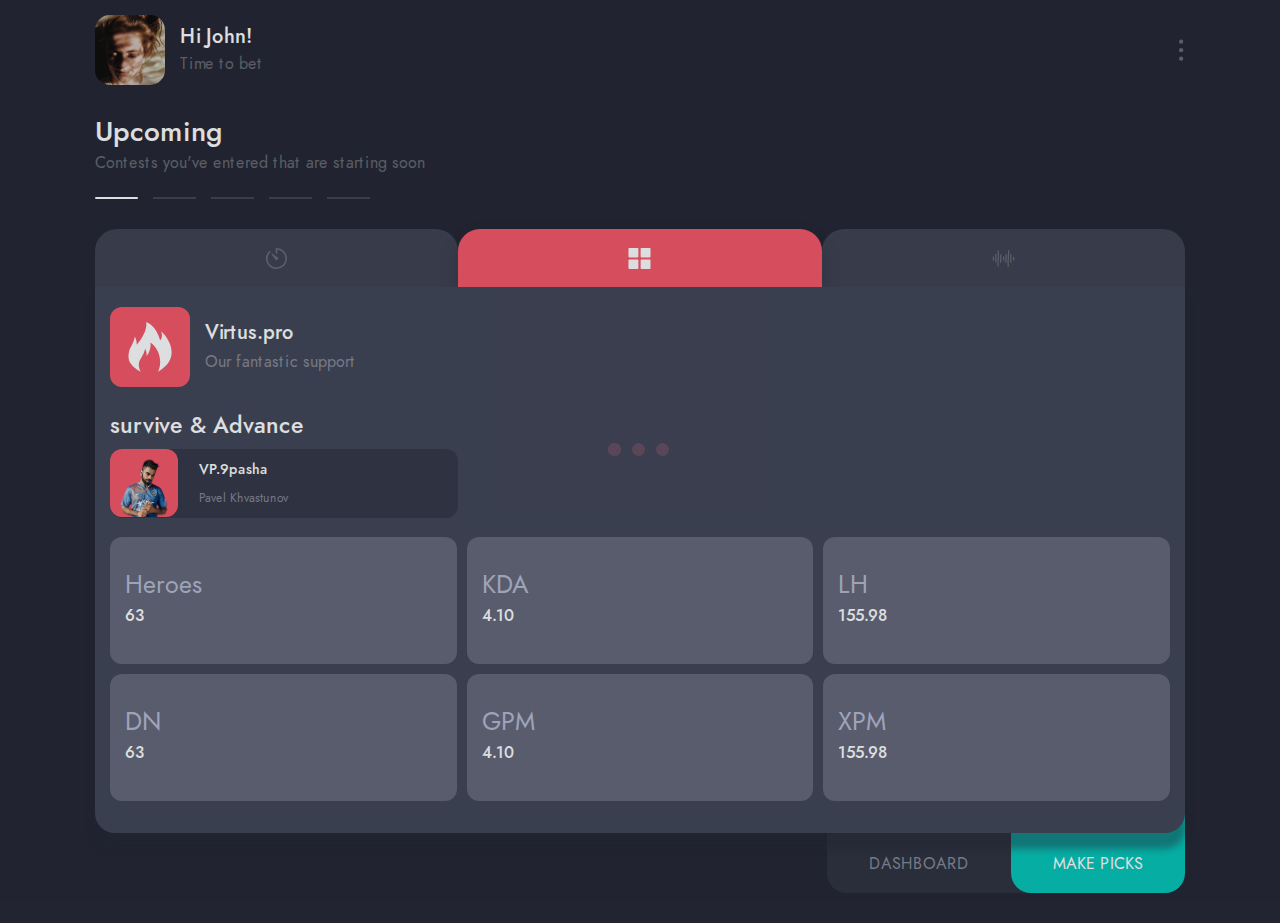
==== commit 75dd7576: "add back" ====
--- a/index.html
+++ b/index.html
@@ -87,7 +87,7 @@
             </ul>
             <div class="third_logo">
               <div class="third_inner_title">
-                <div class="fire_logo">
+                <div class="fire_logo no_width">
                   <img src="style/images/fire.svg" alt="" class="third_logo_img">
 
                 </div>
--- a/style.css
+++ b/style.css
@@ -67,6 +67,15 @@
 }
 
 /* Desktop */
+.no_width{
+    width: auto !important;
+    height: auto !important;
+    line-height: normal !important;
+}
+a.back {
+    color: #F75567;
+    text-decoration: underline;
+}
 .inner_grid:hover{
     background: #F75567;
 }
@@ -850,6 +859,10 @@
     .tabs:hover{
         background: #3C3F50;
     }
+    a.back {
+        color: #F75567;
+        text-decoration: underline;
+    }
   }
 
 
